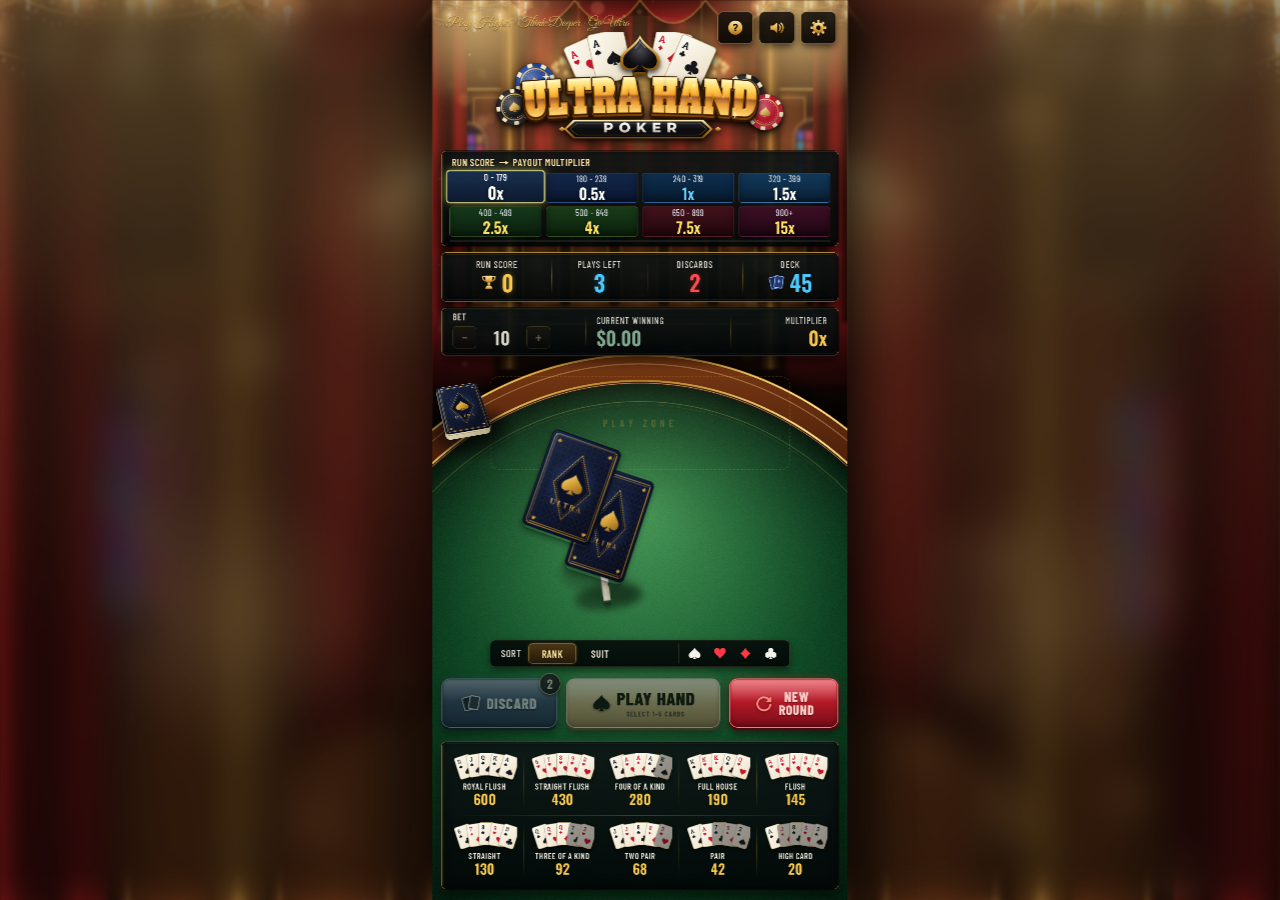
==== mobile/index.html @ 8f2689df "Ultra Hand Poker" ====
<!doctype html>
<html lang="en">
<head>
<meta charset="utf-8">
<meta name="viewport" content="width=device-width,initial-scale=1,maximum-scale=1,user-scalable=no,viewport-fit=cover">
<meta name="theme-color" content="#0b0605">
<meta name="apple-mobile-web-app-capable" content="yes">
<meta name="mobile-web-app-capable" content="yes">
<meta name="apple-mobile-web-app-status-bar-style" content="black-translucent">
<title>Ultra Hand Poker — Mobile</title>
<link rel="preload" href="assets/backgrounds/mobile_lounge.jpg" as="image">
<link rel="preload" href="assets/backgrounds/mobile_table.png" as="image">
<link rel="stylesheet" href="css/fonts.css">
<link rel="stylesheet" href="css/mobile.css">
<link rel="stylesheet" href="css/components.css">
<link rel="stylesheet" href="css/cards.css">
<link rel="stylesheet" href="css/effects.css">
<link rel="stylesheet" href="css/mobile-overrides.css">
</head>
<body>
<div id="viewport">
  <div id="stage" class="stage">
    <!-- ================= ROOM (static backdrop) ================= -->
    <div class="room" aria-hidden="true">
      <img class="room-bg" src="assets/backgrounds/mobile_lounge.jpg" alt="">
      <div class="flicker f1"></div><div class="flicker f2"></div><div class="flicker f4"></div>
      <canvas id="ambient" width="1080" height="2340"></canvas>
    </div>

    <!-- ================= WORLD (shakes as one) ================= -->
    <div id="world" class="world">
      <img class="table" src="assets/backgrounds/mobile_table.png" alt="" aria-hidden="true">
      <div id="deck" class="deck-prop" aria-hidden="true"></div>

      <div class="motto" aria-hidden="true">Play Higher · Think Deeper · Go Ultra</div>
      <nav class="top-controls">
        <button id="howToBtn" class="btn-ghost square" aria-label="How to play"><img src="assets/ui/icons/help.svg" alt=""></button>
        <button id="soundBtn" class="btn-ghost square" aria-label="Toggle sound"><img id="soundIcon" src="assets/ui/icons/sound_on.svg" alt=""></button>
        <button id="settingsBtn" class="btn-ghost square" aria-label="Settings"><img src="assets/ui/icons/settings.svg" alt=""></button>
      </nav>

      <header id="logoWrap" class="logo-wrap"><img class="logo" src="assets/ui/logo.png" alt="Ultra Hand Poker"><div class="logo-shine"><i></i><i></i><i></i><i></i></div></header>

      <section class="panel ladder-panel">
        <div class="panel-label">RUN SCORE <i class="arrow"></i> PAYOUT MULTIPLIER</div>
        <div id="ladder" class="ladder"></div>
        <div class="tier-progress"><i id="tierFill"></i></div>
      </section>

      <section class="panel hud">
        <div class="hud-cell score"><span class="lbl">RUN SCORE</span><div class="val"><img src="assets/ui/icons/trophy.svg" alt=""><b id="runScore">0</b></div></div>
        <div class="hud-cell plays"><span class="lbl">PLAYS LEFT</span><div class="val"><b id="playsLeft">3</b></div></div>
        <div class="hud-cell discards"><span class="lbl">DISCARDS</span><div class="val"><b id="discardsLeft">2</b></div></div>
        <div class="hud-cell deckc"><span class="lbl">DECK</span><div class="val"><img src="assets/ui/icons/deck.svg" alt=""><b id="deckLeft">52</b></div></div>
      </section>

      <aside class="panel bet-panel">
        <div class="bet-col">
          <div class="bet-title">BET</div>
          <div class="bet-control">
            <button id="betMinus" class="bet-btn" aria-label="Decrease bet">−</button>
            <input id="betInput" type="number" min="1" max="10000" step="1" value="10" inputmode="numeric" aria-label="Bet amount">
            <button id="betPlus" class="bet-btn" aria-label="Increase bet">+</button>
          </div>
        </div>
        <div class="bet-col win"><div class="bet-label">CURRENT WINNING</div><div id="livePayout" class="live-win">$0.00</div></div>
        <div class="bet-col mult"><div class="bet-label">MULTIPLIER</div><b id="currentMult" class="mult-val">0x</b></div>
      </aside>

      <div class="play-zone" aria-hidden="true"><span>PLAY ZONE</span></div>
      <div id="hand" class="hand"></div>

      <div class="sort-bar">
        <span class="sort-lbl">SORT</span>
        <button id="sortRankBtn" class="seg">RANK</button>
        <button id="sortSuitBtn" class="seg">SUIT</button>
        <div id="suitPick" class="suit-pick"></div>
      </div>

      <div id="actions" class="actions">
        <button id="discardBtn" class="big-btn discard"><img class="ico" src="assets/ui/icons/discard.svg" alt=""><span class="lbl">DISCARD</span><em id="discardBadge" class="badge">2</em></button>
        <button id="playBtn" class="big-btn play"><img class="ico" src="assets/ui/icons/spade.svg" alt=""><span class="lbl">PLAY HAND<small id="playHint">SELECT 1–5 CARDS</small></span></button>
        <button id="newRoundBtn" class="big-btn round"><img class="ico" src="assets/ui/icons/refresh.svg" alt=""><span class="lbl">NEW<br>ROUND</span></button>
      </div>

      <section id="guide" class="panel guide"></section>

      <div id="scorePanel" class="score-panel" aria-live="polite">
        <div id="spName" class="sp-name">PAIR</div>
        <div class="sp-row">
          <div class="sp-box hand-val"><small>HAND</small><b id="spBase">0</b></div>
          <i class="sp-op">+</i>
          <div class="sp-box card-val"><small>CARDS</small><b id="spCards">0</b></div>
          <i class="sp-op">=</i>
          <div class="sp-box total"><small>SCORE</small><b id="spTotal">0</b></div>
        </div>
      </div>
      <div id="floaters" class="floaters"></div>
      <div id="finalBanner" class="final-banner">FINAL HAND</div>
    </div>

    <!-- ================= FX + OVERLAYS ================= -->
    <canvas id="fx" class="fx" width="1080" height="2340"></canvas>
    <div id="flash" class="flash"></div>
    <div id="tierBurst" class="tier-burst">
      <img class="rays" src="assets/ui/fx_rays.png" alt="">
      <div class="tb-inner"><small>PAYOUT TIER UNLOCKED</small><strong id="tierValue">2.5x</strong><span id="tierRange">400 – 499</span></div>
    </div>
    <div id="shuffleOverlay" class="shuffle-overlay"><strong>SHUFFLING &amp; DEALING</strong></div>

    <div id="howModal" class="modal" role="dialog" aria-modal="true" aria-labelledby="howTitle">
      <div class="modal-card">
        <button class="modal-close" data-close="howModal" aria-label="Close">×</button>
        <div class="kicker">ULTRA HAND POKER</div>
        <h2 id="howTitle">HOW TO PLAY</h2>
        <div class="how-grid">
          <div class="how-step"><b>1</b><div><strong>BUILD A HAND</strong>You hold 7 cards from a single finite 52-card deck. Select 1–5 of them.</div></div>
          <div class="how-step"><b>2</b><div><strong>PLAY OR DISCARD</strong>You get <em>3 Plays</em> and <em>2 Discards</em>. Used cards are replaced from the same deck.</div></div>
          <div class="how-step"><b>3</b><div><strong>SCORE</strong>Score = Poker Hand Value + values of the cards that form the hand. 2–10 = face value, J/Q/K = 10, A = 11.</div></div>
          <div class="how-step"><b>4</b><div><strong>CHASE THE PAYOUT</strong>Your Run Score climbs the ladder. The final tier multiplies your wager.</div></div>
        </div>
        <div id="howTable" class="how-table"></div>
        <div class="rule-note">Only cards that form the detected hand add card value — kickers score nothing.</div>
        <button class="big-btn play modal-cta" data-close="howModal"><span class="lbl">LET'S PLAY</span></button>
      </div>
    </div>

    <div id="settingsModal" class="modal" role="dialog" aria-modal="true" aria-labelledby="setTitle">
      <div class="modal-card small">
        <button class="modal-close" data-close="settingsModal" aria-label="Close">×</button>
        <div class="kicker">PREFERENCES</div>
        <h2 id="setTitle">SETTINGS</h2>
        <label class="setting-row">Sound volume <input id="volume" type="range" min="0" max="100" value="80"></label>
        <label class="setting-row">Screen shake <input id="shakeToggle" type="checkbox" checked></label>
        <label class="setting-row">Fast animations <input id="fastToggle" type="checkbox"></label>
        <label class="setting-row">Reduced motion <input id="motionToggle" type="checkbox"></label>
        <label class="setting-row">Show scoring detail <input id="detailToggle" type="checkbox" checked></label>
      </div>
    </div>

    <div id="resultModal" class="modal" role="dialog" aria-modal="true" aria-labelledby="resTitle">
      <div class="modal-card result">
        <div class="kicker">ROUND COMPLETE</div>
        <h2 id="resTitle">ULTRA PAYOUT</h2>
        <div class="res-label">WINNING PAYOUT</div>
        <div id="finalPayout" class="final-payout">$0.00</div>
        <div id="finalSub" class="final-sub"></div>
        <div id="finalHands" class="final-hands"></div>
        <button id="playAgainBtn" class="big-btn play modal-cta"><span class="lbl">PLAY AGAIN</span></button>
      </div>
    </div>
  </div>
</div>
<div id="rotateHint" class="rotate-hint"></div>

<script src="js/config.js"></script>
<script src="js/rules.js"></script>
<script src="js/audio.js"></script>
<script src="js/fx.js"></script>
<script src="js/cards.js"></script>
<script src="js/ui.js"></script>
<script src="js/game.js"></script>
</body>
</html>
---- mobile/css/fonts.css ----
/* Bundled open-source fonts (SIL OFL) */
@font-face{font-family:"Barlow Condensed";font-weight:500;font-display:block;src:url(../assets/fonts/barlow-condensed-latin-500-normal.woff2) format("woff2")}
@font-face{font-family:"Barlow Condensed";font-weight:600;font-display:block;src:url(../assets/fonts/barlow-condensed-latin-600-normal.woff2) format("woff2")}
@font-face{font-family:"Barlow Condensed";font-weight:700;font-display:block;src:url(../assets/fonts/barlow-condensed-latin-700-normal.woff2) format("woff2")}
@font-face{font-family:"Barlow Condensed";font-weight:800;font-display:block;src:url(../assets/fonts/barlow-condensed-latin-800-normal.woff2) format("woff2")}
@font-face{font-family:"Oswald";font-weight:500;font-display:block;src:url(../assets/fonts/oswald-latin-500-normal.woff2) format("woff2")}
@font-face{font-family:"Oswald";font-weight:600;font-display:block;src:url(../assets/fonts/oswald-latin-600-normal.woff2) format("woff2")}
@font-face{font-family:"Oswald";font-weight:700;font-display:block;src:url(../assets/fonts/oswald-latin-700-normal.woff2) format("woff2")}
@font-face{font-family:"Great Vibes";font-weight:400;font-display:block;src:url(../assets/fonts/great-vibes-latin-400-normal.woff2) format("woff2")}
@font-face{font-family:"Cinzel";font-weight:700;font-display:block;src:url(../assets/fonts/cinzel-latin-700-normal.woff2) format("woff2")}
@font-face{font-family:"Cinzel";font-weight:900;font-display:block;src:url(../assets/fonts/cinzel-latin-900-normal.woff2) format("woff2")}
---- mobile/css/mobile.css ----
/* ==========================================================
   Ultra Hand Poker — MOBILE PORTRAIT stage & layout
   Design canvas: 1080 x 2340 (≈ 9:19.5 phone), scaled to fit by js/ui.js
   ========================================================== */
:root{
  --gold:#e8b94f; --gold-l:#ffe7a3; --gold-d:#9a6a1c; --gold-line:rgba(214,170,82,.78);
  --ink:#070908; --panel:rgba(5,10,10,.86); --panel-2:rgba(9,18,17,.92);
  --cyan:#4cc9ff; --red:#ff4a4f; --green:#3fe07c;
  --ease-back:cubic-bezier(.34,1.56,.64,1); --ease-out:cubic-bezier(.16,1,.3,1);
  --label:"Barlow Condensed","Arial Narrow",sans-serif; --num:"Oswald","Arial Narrow",sans-serif;
}
*{box-sizing:border-box}
html,body{margin:0;height:100%;overflow:hidden;background:#090404;color:#fff;font-family:var(--label);-webkit-font-smoothing:antialiased;
  user-select:none;-webkit-user-select:none;-webkit-touch-callout:none;touch-action:manipulation;overscroll-behavior:none}
button{font-family:inherit;cursor:pointer;border:0;background:none;color:inherit;padding:0;-webkit-tap-highlight-color:transparent}
button:disabled{cursor:default}
#viewport{position:fixed;inset:0;overflow:hidden;background:#0b0505 url(../assets/backgrounds/mobile_lounge.jpg) center top/cover no-repeat}
#viewport::before{content:"";position:absolute;inset:0;backdrop-filter:blur(18px) brightness(.5);-webkit-backdrop-filter:blur(18px) brightness(.5)}
.stage{position:absolute;left:50%;top:50%;width:1080px;height:2340px;transform-origin:0 0;overflow:hidden;box-shadow:0 0 120px rgba(0,0,0,.9)}
.room,.world{position:absolute;inset:0}
.room-bg{position:absolute;inset:0;width:100%;height:100%;display:block}
#ambient{position:absolute;inset:0;pointer-events:none;mix-blend-mode:screen}
.flicker{position:absolute;border-radius:50%;pointer-events:none;mix-blend-mode:screen;
  background:radial-gradient(circle,rgba(255,206,130,.42),rgba(255,170,80,0) 65%);animation:flicker 3.2s infinite ease-in-out}
.flicker.f1{left:-120px;top:-170px;width:460px;height:460px}
.flicker.f2{left:740px;top:-160px;width:460px;height:460px;animation-delay:-1.3s}
.flicker.f4{left:240px;top:40px;width:600px;height:340px;animation-delay:-2s;opacity:.6}
@keyframes flicker{0%,100%{opacity:.75}20%{opacity:1}45%{opacity:.82}60%{opacity:.95}80%{opacity:.7}}
.world{will-change:transform}
.table{position:absolute;inset:0;width:100%;height:100%;pointer-events:none}
.fx{position:absolute;inset:0;pointer-events:none;z-index:60}

/* ---------- block placement (portrait) ---------- */
.top-controls{position:absolute;right:30px;top:30px;display:flex;gap:16px;z-index:20}
.motto{position:absolute;left:36px;top:44px;z-index:4}
.logo-wrap{position:absolute;left:150px;top:84px;width:780px;height:295px;z-index:5;pointer-events:none}
.ladder-panel{position:absolute;left:24px;top:392px;width:1032px;height:248px;z-index:6}
.hud{position:absolute;left:24px;top:656px;width:1032px;height:128px;z-index:6}
.bet-panel{position:absolute;left:24px;top:800px;width:1032px;height:124px;z-index:8}
.play-zone{position:absolute;left:150px;top:978px;width:780px;height:244px;z-index:2}
.deck-prop{position:absolute;left:22px;top:990px;width:112px;height:162px;z-index:7}
.hand{position:absolute;left:0;top:0;width:1080px;height:2340px;pointer-events:none;z-index:10}
.sort-bar{position:absolute;left:150px;top:1664px;width:780px;height:70px;z-index:9}
.actions{position:absolute;left:24px;top:1764px;width:1032px;height:128px;z-index:12}
.guide{position:absolute;left:24px;top:1928px;width:1032px;height:384px;z-index:7}
.score-panel{position:absolute;left:190px;top:1258px;width:700px;z-index:30}
.floaters{position:absolute;inset:0;pointer-events:none;z-index:40}
.final-banner{position:absolute;left:0;right:0;margin:auto;width:max-content;top:1238px;z-index:11}
---- mobile/css/components.css ----
/* ==========================================================
   Panels, HUD, ladder, buttons, guide strip, modals
   ========================================================== */
.panel{border-radius:12px;background:linear-gradient(180deg,rgba(14,22,22,.9),rgba(3,8,8,.92));
  border:1.5px solid var(--gold-line);
  box-shadow:0 0 0 1px rgba(0,0,0,.65),inset 0 1px 0 rgba(255,228,160,.16),inset 0 0 24px rgba(0,0,0,.6),0 14px 34px rgba(0,0,0,.65),0 0 18px rgba(232,185,79,.10)}
.panel::after{content:"";position:absolute;inset:4px;border-radius:9px;border:1px solid rgba(232,185,79,.12);pointer-events:none}

/* ---------- logo ---------- */
.logo{width:100%;height:auto;display:block;filter:drop-shadow(0 10px 20px rgba(0,0,0,.6));animation:logoFloat 6s ease-in-out infinite}
.logo-shine{position:absolute;inset:0;pointer-events:none}
.logo-shine i{position:absolute;width:64px;height:64px;margin:-32px 0 0 -32px;background:url(../assets/ui/fx_star.png) center/contain no-repeat;mix-blend-mode:screen;opacity:0;animation:twinkle 4.8s ease-in-out infinite}
.logo-shine i:nth-child(1){left:24%;top:44%;animation-delay:.4s}
.logo-shine i:nth-child(2){left:71%;top:47%;animation-delay:2.1s}
.logo-shine i:nth-child(3){left:50%;top:13%;animation-delay:3.4s;width:44px;height:44px}
.logo-shine i:nth-child(4){left:88%;top:62%;animation-delay:1.3s;width:40px;height:40px}
@keyframes twinkle{0%,70%,100%{opacity:0;transform:scale(.2) rotate(0)}80%{opacity:1;transform:scale(1.1) rotate(45deg)}90%{opacity:.4;transform:scale(.6) rotate(90deg)}}
@keyframes logoFloat{0%,100%{transform:translateY(0)}50%{transform:translateY(-3px)}}
.logo-wrap.pulse .logo{animation:logoPop .5s var(--ease-back)}
@keyframes logoPop{0%{transform:scale(1)}40%{transform:scale(1.06)}100%{transform:scale(1)}}

/* ---------- top-right controls ---------- */
.btn-ghost{height:60px;border-radius:10px;display:flex;align-items:center;justify-content:center;gap:12px;
  background:linear-gradient(180deg,rgba(28,22,14,.92),rgba(8,6,4,.94));border:1.5px solid var(--gold-line);
  box-shadow:inset 0 1px 0 rgba(255,230,170,.22),0 8px 20px rgba(0,0,0,.6);transition:transform .15s var(--ease-back),box-shadow .2s,filter .2s}
.btn-ghost:hover{transform:translateY(-2px) scale(1.04);box-shadow:inset 0 1px 0 rgba(255,230,170,.3),0 10px 26px rgba(0,0,0,.7),0 0 16px rgba(232,185,79,.4);filter:brightness(1.12)}
.btn-ghost:active{transform:translateY(1px) scale(.97)}
.btn-ghost.how{padding:0 24px 0 16px;font:600 25px/1 var(--label);letter-spacing:.06em;color:#f8e7bd}
.btn-ghost.how img{width:34px;height:34px}
.btn-ghost.square{width:72px}
.btn-ghost.square img{width:36px;height:36px}
.btn-ghost.muted img{opacity:.55}

/* ---------- motto + wall sign ---------- */
.motto{display:flex;flex-direction:column;font:400 42px/0.92 "Great Vibes",cursive;color:#f2c96a;transform:rotate(-17deg);
  text-shadow:0 0 14px rgba(255,190,90,.45),0 2px 2px rgba(0,0,0,.6);opacity:.88}
.motto span:nth-child(2){margin-left:34px}.motto span:nth-child(3){margin-left:72px}
.wall-sign{width:168px;height:206px;display:flex;flex-direction:column;align-items:center;justify-content:center;
  font:700 26px/1.08 "Cinzel",serif;color:rgba(214,180,120,.5);letter-spacing:.04em;
  background:linear-gradient(180deg,rgba(26,18,14,.82),rgba(12,8,6,.86));border:2px solid rgba(160,120,60,.45);
  box-shadow:inset 0 0 22px rgba(0,0,0,.8),0 10px 30px rgba(0,0,0,.6);filter:blur(.4px)}
.wall-sign svg{width:34px;height:34px;margin-top:10px;fill:rgba(214,170,90,.55)}

/* ---------- ladder ---------- */
.panel-label{position:absolute;left:22px;top:12px;font:600 21px/1 var(--label);letter-spacing:.05em;color:var(--gold-l)}
.panel-label .arrow{display:inline-block;width:22px;height:2px;background:currentColor;vertical-align:middle;margin:0 6px;position:relative;top:-2px}
.panel-label .arrow::after{content:"";position:absolute;right:-1px;top:-4px;border-left:8px solid currentColor;border-top:5px solid transparent;border-bottom:5px solid transparent}
.ladder{position:absolute;left:16px;right:16px;top:40px;height:68px;display:grid;grid-template-columns:repeat(8,1fr);gap:8px}
.tier{position:relative;border-radius:7px;display:flex;flex-direction:column;align-items:center;justify-content:center;
  background:linear-gradient(180deg,var(--t1),var(--t2));border:1px solid var(--tb);
  box-shadow:inset 0 1px 0 rgba(255,255,255,.12),inset 0 -10px 18px rgba(0,0,0,.35);transition:transform .3s var(--ease-back),box-shadow .3s,filter .3s}
.tier span{font:500 19px/1 var(--label);color:rgba(235,240,245,.86);letter-spacing:.02em}
.tier strong{font:600 31px/1.05 var(--num);color:var(--tc,#fff);margin-top:4px;text-shadow:0 2px 6px rgba(0,0,0,.6)}
.tier.cur{transform:translateY(-3px) scale(1.06);border-color:#ffe08a;filter:brightness(1.35);
  box-shadow:0 0 0 2px rgba(255,214,110,.65),0 0 22px rgba(255,200,90,.55),inset 0 1px 0 rgba(255,255,255,.2)}
.tier.cur::after{content:"";position:absolute;left:50%;bottom:-10px;transform:translateX(-50%);border-top:7px solid #ffd76e;border-left:7px solid transparent;border-right:7px solid transparent}
.tier.passed{filter:saturate(.55) brightness(.75)}
.tier.tflash{animation:tierFlash .9s ease-out}
@keyframes tierFlash{0%{filter:brightness(3.2);transform:scale(1.25)}100%{filter:brightness(1.35);transform:translateY(-3px) scale(1.06)}}
.tier-progress{position:absolute;left:16px;right:16px;bottom:7px;height:4px;border-radius:3px;background:rgba(255,255,255,.07);overflow:hidden}
.tier-progress i{display:block;height:100%;width:0;background:linear-gradient(90deg,#9a6a1c,#ffd76e);box-shadow:0 0 8px #ffcf6a;transition:width .8s var(--ease-out)}

/* ---------- HUD ---------- */
.hud{display:grid;grid-template-columns:1.12fr 1fr 1fr .95fr}
.hud-cell{position:relative;display:flex;flex-direction:column;align-items:center;justify-content:center}
.hud-cell+.hud-cell::before{content:"";position:absolute;left:0;top:16px;bottom:16px;width:1px;background:linear-gradient(transparent,rgba(232,185,79,.55),transparent)}
.hud .lbl{font:500 21px/1 var(--label);letter-spacing:.05em;color:rgba(236,232,222,.9)}
.hud .val{display:flex;align-items:center;gap:14px;margin-top:4px}
.hud .val img{width:42px;height:42px}
.hud b{font:600 46px/1.05 var(--num);display:inline-block;transition:color .2s}
.hud .score b{color:#f6c64e;text-shadow:0 0 14px rgba(246,198,78,.35)}
.hud .plays b{color:var(--cyan);text-shadow:0 0 14px rgba(76,201,255,.3)}
.hud .discards b{color:var(--red);text-shadow:0 0 14px rgba(255,74,79,.3)}
.hud .deckc b{color:var(--cyan)}
.hud b.bump{animation:bump .45s var(--ease-back)}
@keyframes bump{0%{transform:scale(1)}35%{transform:scale(1.35)}100%{transform:scale(1)}}
.hud .score.glow{animation:cellGlow 1s ease-out}
@keyframes cellGlow{0%{background:radial-gradient(circle,rgba(255,210,110,.45),transparent 70%)}100%{background:transparent}}
.hud-cell.zero b{opacity:.85}

/* ---------- bet panel ---------- */
.bet-panel{padding:20px 20px 16px}
.bet-title{font:700 27px/1 var(--label);letter-spacing:.06em;color:#fff}
.bet-control{display:flex;align-items:center;justify-content:space-between;margin-top:12px}
.bet-btn{width:44px;height:44px;border-radius:8px;font:500 30px/1 var(--num);color:var(--gold-l);
  background:linear-gradient(180deg,#2a2418,#0d0a06);border:1.5px solid var(--gold-line);box-shadow:inset 0 1px 0 rgba(255,230,170,.2);transition:transform .12s,filter .2s}
.bet-btn:hover:not(:disabled){filter:brightness(1.3);transform:scale(1.08)}
.bet-btn:active:not(:disabled){transform:scale(.92)}
.bet-btn:disabled{opacity:.35}
#betInput{width:110px;text-align:center;background:transparent;border:0;color:#fff;font:600 40px/1 var(--num);outline:none;-moz-appearance:textfield;appearance:textfield}
#betInput::-webkit-inner-spin-button,#betInput::-webkit-outer-spin-button{-webkit-appearance:none;margin:0}
#betInput:disabled{color:#d7d2c4}
.bet-sep{height:1px;margin:14px 0 14px;background:linear-gradient(90deg,rgba(232,185,79,.6),rgba(232,185,79,.08))}
.bet-label{font:500 20px/1 var(--label);letter-spacing:.06em;color:rgba(236,232,222,.92)}
.live-win{font:600 42px/1.12 var(--num);color:var(--green);text-shadow:0 0 16px rgba(63,224,124,.35);margin-top:6px;white-space:nowrap}
.live-win.zero{color:#7fa58c;text-shadow:none}
.mult-row{display:flex;align-items:baseline;justify-content:space-between;margin-top:2px}
.mult-row span{font:500 20px/1 var(--label);letter-spacing:.06em;color:rgba(236,232,222,.92)}
.mult-row b{font:600 36px/1 var(--num);color:#f6c64e}
.bet-panel .bump{animation:bump .5s var(--ease-back)}

/* ---------- sort bar ---------- */
.sort-bar{display:flex;align-items:center;gap:0;padding:0 6px 0 22px;border-radius:9px;
  background:linear-gradient(180deg,rgba(6,12,11,.9),rgba(2,6,6,.92));border:1px solid rgba(200,170,100,.35);box-shadow:0 8px 20px rgba(0,0,0,.5)}
.sort-lbl{font:600 21px/1 var(--label);color:rgba(230,226,214,.9);letter-spacing:.06em;margin-right:22px}
.seg{height:36px;width:104px;border-radius:6px;font:600 21px/1 var(--label);letter-spacing:.04em;color:#e9e4d6;border:1px solid transparent;transition:all .18s}
.seg:hover{color:#fff;background:rgba(255,255,255,.06)}
.seg.active{color:#ffe7a3;background:linear-gradient(180deg,#4a3714,#24190a);border-color:rgba(232,185,79,.75);box-shadow:inset 0 1px 0 rgba(255,230,170,.25),0 0 10px rgba(232,185,79,.25)}
.suit-pick{margin-left:auto;height:36px;display:flex;align-items:center;gap:6px;padding:0 12px;border-left:1px solid rgba(200,170,100,.3)}
.suit-pick button{width:44px;height:34px;border-radius:6px;display:grid;place-items:center;transition:transform .15s var(--ease-back),background .2s}
.suit-pick button:hover{transform:scale(1.18);background:rgba(255,255,255,.06)}
.suit-pick button.active{background:rgba(232,185,79,.16);box-shadow:inset 0 0 0 1px rgba(232,185,79,.55)}
.suit-pick svg{width:24px;height:24px}

/* ---------- big action buttons ---------- */
.actions{display:flex;gap:26px;align-items:stretch}
.big-btn{position:relative;flex:0 0 auto;border-radius:16px;display:flex;align-items:center;justify-content:center;gap:16px;
  font:800 38px/1 var(--label);letter-spacing:.03em;transition:transform .14s var(--ease-back),filter .2s,box-shadow .2s,opacity .3s;isolation:isolate}
.big-btn::before{content:"";position:absolute;inset:3px;border-radius:13px;background:linear-gradient(180deg,rgba(255,255,255,.35),rgba(255,255,255,0) 46%);z-index:-1;pointer-events:none}
.big-btn .ico{width:50px;height:50px;filter:drop-shadow(0 2px 3px rgba(0,0,0,.4))}
.big-btn .lbl{display:flex;flex-direction:column;align-items:center}
.big-btn .lbl small{font:700 15px/1 var(--label);letter-spacing:.12em;margin-top:5px;opacity:.85;white-space:nowrap}
.big-btn:hover:not(:disabled){transform:translateY(-3px) scale(1.03);filter:brightness(1.12)}
.big-btn:active:not(:disabled){transform:translateY(3px) scale(.97)}
.big-btn:disabled{filter:saturate(.35) brightness(.6);opacity:.82}
.big-btn.discard{width:276px;color:#cfe8ff;text-shadow:0 2px 3px rgba(0,0,0,.45);
  background:linear-gradient(180deg,#3a87f0 0%,#1a56c4 48%,#0f3a92 100%);border:2px solid #6fb0ff;
  box-shadow:0 7px 0 #0a2560,0 12px 24px rgba(0,0,0,.6),0 0 22px rgba(60,140,255,.35),inset 0 -6px 12px rgba(0,0,40,.35)}
.big-btn.play{width:350px;color:#1b1206;
  background:linear-gradient(180deg,#fff2b3 0%,#ffd45e 30%,#f0ac2a 62%,#c98118 100%);border:2px solid #fff0b0;
  box-shadow:0 7px 0 #8a560f,0 12px 26px rgba(0,0,0,.6),0 0 30px rgba(255,200,80,.5),inset 0 -6px 12px rgba(120,60,0,.35)}
.big-btn.play .lbl{font-size:42px}
.big-btn.play .lbl small{color:#4a2d07}
.big-btn.play.ready{animation:playReady 1.6s ease-in-out infinite}
@keyframes playReady{0%,100%{box-shadow:0 7px 0 #8a560f,0 12px 26px rgba(0,0,0,.6),0 0 26px rgba(255,200,80,.45),inset 0 -6px 12px rgba(120,60,0,.35)}50%{box-shadow:0 7px 0 #8a560f,0 12px 26px rgba(0,0,0,.6),0 0 50px rgba(255,214,100,.85),inset 0 -6px 12px rgba(120,60,0,.35)}}
.big-btn.round{width:290px;color:#ffc9c4;text-shadow:0 2px 3px rgba(0,0,0,.45);
  background:linear-gradient(180deg,#e2414b 0%,#b11a28 50%,#760c17 100%);border:2px solid #ff7a7a;
  box-shadow:0 7px 0 #4d0710,0 12px 24px rgba(0,0,0,.6),0 0 22px rgba(255,60,70,.3),inset 0 -6px 12px rgba(40,0,0,.35)}
.badge{position:absolute;right:-14px;top:-14px;width:44px;height:44px;border-radius:50%;display:grid;place-items:center;
  font:600 24px/1 var(--num);font-style:normal;color:#ffe7a3;background:radial-gradient(circle at 40% 35%,#22345c,#0a1226);border:2px solid #e2b54e;box-shadow:0 4px 10px rgba(0,0,0,.6)}
.badge.bump{animation:bump .4s var(--ease-back)}
.actions.dim .big-btn{opacity:.12;pointer-events:none}
.shake-x{animation:shakeX .35s}
@keyframes shakeX{0%,100%{translate:0}20%{translate:-8px}40%{translate:7px}60%{translate:-5px}80%{translate:3px}}

/* ---------- hand guide strip ---------- */
.guide{display:grid;grid-template-columns:repeat(10,1fr);padding:10px 8px 8px}
.g-item{position:relative;display:flex;flex-direction:column;align-items:center;justify-content:flex-start;transition:transform .25s var(--ease-back),filter .25s}
.g-item+.g-item::before{content:"";position:absolute;left:0;top:14px;bottom:14px;width:1px;background:linear-gradient(transparent,rgba(232,185,79,.35),transparent)}
.g-item img{width:128px;height:64px;object-fit:contain;filter:drop-shadow(0 4px 4px rgba(0,0,0,.4));transition:transform .3s var(--ease-back)}
.g-item .gn{margin-top:8px;font:600 18px/1 var(--label);letter-spacing:.04em;color:#f1ece0;white-space:nowrap}
.g-item .gv{margin-top:6px;font:600 30px/1 var(--num);color:#f6c64e}
.g-item.hl{filter:brightness(1.25)}
.g-item.hl img{transform:translateY(-8px) scale(1.08)}
.g-item.hl::after{content:"";position:absolute;inset:-4px 2px;border-radius:9px;box-shadow:inset 0 0 0 1.5px rgba(255,214,110,.75),0 0 18px rgba(255,200,90,.35);pointer-events:none}
.g-item.fire{animation:guideFire .8s var(--ease-out)}
@keyframes guideFire{0%{transform:scale(1.18);filter:brightness(2)}100%{transform:scale(1);filter:brightness(1.25)}}

/* ---------- score breakdown ---------- */
.score-panel{display:flex;flex-direction:column;align-items:center;pointer-events:none;opacity:0;transform:scale(.6) translateY(20px);transition:opacity .25s,transform .35s var(--ease-back)}
.score-panel.show{opacity:1;transform:none}
.sp-name{font:400 60px/1 "Cinzel",serif;font-weight:900;letter-spacing:.04em;color:#ffe08a;
  background:linear-gradient(180deg,#fff7d0,#ffd15c 45%,#d98b16 55%,#ffd36e);-webkit-background-clip:text;background-clip:text;-webkit-text-fill-color:transparent;
  filter:drop-shadow(0 3px 0 #4a2606) drop-shadow(0 0 18px rgba(255,190,80,.55))}
.sp-row{display:flex;align-items:center;gap:12px;margin-top:10px}
.sp-box{min-width:126px;padding:6px 16px 8px;border-radius:10px;text-align:center;border:1.5px solid;box-shadow:0 8px 20px rgba(0,0,0,.6)}
.sp-box small{display:block;font:700 15px/1 var(--label);letter-spacing:.14em;opacity:.85}
.sp-box b{display:block;font:600 40px/1.05 var(--num)}
.sp-box.hand-val{background:linear-gradient(180deg,#1f4fae,#0d2a6a);border-color:#7fb8ff;color:#dff0ff}
.sp-box.card-val{background:linear-gradient(180deg,#a3182a,#5a0812);border-color:#ff8a8a;color:#ffe2df}
.sp-box.total{background:linear-gradient(180deg,#3a2a0c,#120c04);border-color:#ffd76e;color:#ffe08a;min-width:150px}
.sp-op{font:600 34px/1 var(--num);font-style:normal;color:#f5e6c0;text-shadow:0 2px 4px #000}
.sp-box.pop b{animation:bump .3s var(--ease-back)}

.final-banner{padding:8px 34px;border-radius:30px;font:800 28px/1 var(--label);letter-spacing:.24em;color:#1b1206;
  background:linear-gradient(180deg,#ffe9a0,#e6a52a);box-shadow:0 0 30px rgba(255,200,80,.6),0 6px 14px rgba(0,0,0,.5);
  opacity:0;transform:translateY(10px) scale(.8);transition:all .4s var(--ease-back);pointer-events:none;white-space:nowrap}
.final-banner.show{opacity:1;transform:none;animation:finalPulse 1.6s ease-in-out infinite .4s}
@keyframes finalPulse{50%{box-shadow:0 0 50px rgba(255,210,100,.9),0 6px 14px rgba(0,0,0,.5)}}

/* ---------- modals ---------- */
.modal{position:absolute;inset:0;z-index:100;display:grid;place-items:center;background:rgba(3,2,2,.7);backdrop-filter:blur(6px);-webkit-backdrop-filter:blur(6px);
  opacity:0;pointer-events:none;transition:opacity .3s}
.modal.show{opacity:1;pointer-events:auto}
.modal-card{position:relative;width:1060px;padding:44px 56px 46px;border-radius:20px;text-align:center;
  background:linear-gradient(180deg,rgba(20,26,24,.97),rgba(5,8,8,.98));border:2px solid var(--gold-line);
  box-shadow:0 30px 80px rgba(0,0,0,.8),0 0 40px rgba(232,185,79,.18),inset 0 1px 0 rgba(255,230,170,.2);
  transform:scale(.85) translateY(30px);transition:transform .45s var(--ease-back)}
.modal.show .modal-card{transform:none}
.modal-card.small{width:620px}
.modal-close{position:absolute;right:18px;top:14px;width:46px;height:46px;border-radius:50%;font:400 38px/1 var(--num);color:var(--gold-l);background:rgba(255,255,255,.04);border:1px solid rgba(232,185,79,.4)}
.modal-close:hover{background:rgba(232,185,79,.15)}
.kicker{font:700 20px/1 var(--label);letter-spacing:.3em;color:#c9a24a}
.modal h2{margin:10px 0 26px;font:900 58px/1 "Cinzel",serif;color:#ffe08a;text-shadow:0 3px 0 #4a2606,0 0 22px rgba(255,190,80,.4)}
.how-grid{display:grid;grid-template-columns:repeat(4,1fr);gap:16px;text-align:left}
.how-step{display:flex;gap:12px;padding:16px;border-radius:12px;background:rgba(255,255,255,.035);border:1px solid rgba(232,185,79,.22);font:500 20px/1.3 var(--label);color:#ddd6c6}
.how-step b{flex:0 0 40px;height:40px;border-radius:50%;display:grid;place-items:center;font:600 22px/1 var(--num);color:#1b1206;background:linear-gradient(180deg,#ffe9a0,#e0a12a)}
.how-step strong{display:block;font:700 22px/1.1 var(--label);color:#ffe7a3;letter-spacing:.05em;margin-bottom:6px}
.how-step em{font-style:normal;color:#fff}
.how-table{display:grid;grid-template-columns:repeat(5,1fr);gap:8px;margin-top:20px}
.how-table div{display:flex;justify-content:space-between;padding:8px 12px;border-radius:8px;background:rgba(255,255,255,.04);font:600 18px/1 var(--label);color:#e9e2d0}
.how-table b{color:#f6c64e;font-family:var(--num);font-weight:600}
.rule-note{margin-top:18px;font:500 19px/1.3 var(--label);color:#b8ad95}
.modal-cta{width:340px;height:76px;margin:26px auto 0}
.setting-row{display:flex;justify-content:space-between;align-items:center;padding:16px 4px;border-bottom:1px solid rgba(232,185,79,.18);font:600 24px/1 var(--label);color:#eee6d3;text-align:left}
.setting-row input[type=checkbox]{width:26px;height:26px;accent-color:#e8b94f}
.setting-row input[type=range]{width:240px;accent-color:#e8b94f}
.modal-card.result{width:780px;overflow:hidden}
.res-label{font:600 22px/1 var(--label);letter-spacing:.2em;color:#cfc5ad}
.final-payout{margin-top:8px;font:700 110px/1 var(--num);color:var(--green);text-shadow:0 0 40px rgba(63,224,124,.5),0 4px 0 #0a3a1c}
.final-payout.none{color:#c7b9a0;text-shadow:none;font-size:90px}
.final-sub{margin-top:12px;font:600 24px/1.2 var(--label);color:#ffe7a3;letter-spacing:.04em}
.final-hands{margin-top:16px;display:flex;justify-content:center;gap:10px;flex-wrap:wrap}
.final-hands span{padding:8px 14px;border-radius:8px;background:rgba(255,255,255,.05);border:1px solid rgba(232,185,79,.25);font:600 20px/1 var(--label);color:#e9e2d0}
.final-hands b{color:#f6c64e;font-family:var(--num);margin-left:6px}

.shuffle-overlay{position:absolute;left:0;right:0;top:600px;display:flex;justify-content:center;z-index:50;pointer-events:none;opacity:0;transition:opacity .3s}
.shuffle-overlay strong{font:700 30px/1 var(--label);letter-spacing:.3em;color:#ffe7a3;text-shadow:0 0 20px rgba(255,200,90,.7),0 2px 4px #000}
.shuffle-overlay.show{opacity:1}
.rotate-hint{display:none}
.sort-bar{transition:opacity .3s}.sort-bar.dim{opacity:.1;pointer-events:none}
---- mobile/css/cards.css ----
/* ==========================================================
   Cards — positions/tilt/flip are driven per-frame by js/cards.js
   ========================================================== */
.card{position:absolute;left:0;top:0;width:var(--cw,142px);height:var(--ch,206px);pointer-events:auto;cursor:pointer;will-change:transform;-webkit-tap-highlight-color:transparent}
.card .shadow{position:absolute;left:6%;right:6%;bottom:-4%;height:22%;border-radius:50%;background:rgba(0,0,0,.55);filter:blur(10px);
  transform:translate(calc(var(--lift,0) * 0.35px),calc(var(--lift,0) * 0.5px)) scale(calc(1 + var(--lift,0) * .004));opacity:calc(.85 - var(--lift,0) * .006);pointer-events:none}
.card .tilt{position:absolute;inset:0;transform-style:preserve-3d;will-change:transform}
.card .flip{position:absolute;inset:0;transform-style:preserve-3d;will-change:transform}
.card .face{position:absolute;inset:0;border-radius:9.5%/6.8%;overflow:hidden;backface-visibility:hidden;-webkit-backface-visibility:hidden;
  box-shadow:0 2px 3px rgba(0,0,0,.35),0 8px 18px rgba(0,0,0,.35)}
.card .face img{width:100%;height:100%;display:block;pointer-events:none;-webkit-user-drag:none}
.card .face.back{transform:rotateY(180deg)}
.card .shine{position:absolute;inset:0;border-radius:9.5%/6.8%;pointer-events:none;mix-blend-mode:soft-light;opacity:0;transition:opacity .25s;
  background:linear-gradient(calc(110deg + var(--mx,0) * 40deg),transparent 25%,rgba(255,255,255,.85) calc(45% + var(--mx,0) * 20%),transparent 65%)}
.card:hover .shine,.card.sel .shine{opacity:.75}
.card .glow{position:absolute;inset:-2px;border-radius:10%/7%;pointer-events:none;opacity:0;transition:opacity .2s,box-shadow .2s;
  box-shadow:0 0 0 3px #ffd76e,0 0 24px 6px rgba(255,196,80,.75),inset 0 0 14px rgba(255,220,120,.6)}
.card.sel .glow{opacity:1;animation:selGlow 1.4s ease-in-out infinite}
@keyframes selGlow{50%{box-shadow:0 0 0 3px #ffe9a8,0 0 34px 10px rgba(255,206,96,.9),inset 0 0 18px rgba(255,230,140,.7)}}
.card .marker{position:absolute;left:50%;top:-24px;margin-left:-10px;width:0;height:0;border-left:10px solid transparent;border-right:10px solid transparent;border-bottom:12px solid #ffe7a3;
  filter:drop-shadow(0 0 6px rgba(255,210,110,.9));opacity:0;transform:translateY(8px);transition:opacity .2s,transform .3s var(--ease-back)}
.card.sel .marker{opacity:1;transform:none}
.card.score-hit .glow{opacity:1;box-shadow:0 0 0 4px #fff3c2,0 0 46px 16px rgba(255,214,110,.95),inset 0 0 22px rgba(255,240,180,.8);animation:none}
.card.kicker .face{filter:grayscale(.85) brightness(.55)}
.card.idle-dim .face{filter:brightness(.42) saturate(.6)}
.card.ghost{pointer-events:none}
.card .chipval{position:absolute;left:50%;top:-6px;transform:translate(-50%,-100%);font:600 34px/1 var(--num);color:#fff;white-space:nowrap;pointer-events:none;
  padding:4px 12px;border-radius:8px;background:linear-gradient(180deg,#d22a3a,#7a0c17);border:2px solid #ffb0b0;box-shadow:0 6px 14px rgba(0,0,0,.6)}

/* deck prop: stacked backs in 3D */
.deck-prop{perspective:900px;pointer-events:none}
.deck-prop .stack3d{position:absolute;inset:0;transform:rotateX(52deg) rotateZ(-24deg);transform-style:preserve-3d}
.deck-prop img{position:absolute;inset:0;width:100%;height:100%;border-radius:12px;box-shadow:0 1px 0 #c9b98f,0 2px 0 #8d7b56}
.deck-prop .edge{position:absolute;inset:0;border-radius:12px;background:linear-gradient(90deg,#efe4c6,#c8b88f);box-shadow:0 0 0 1px rgba(0,0,0,.15)}
.deck-prop .dshadow{position:absolute;left:-30px;right:-60px;top:40px;bottom:-50px;border-radius:50%;background:rgba(0,0,0,.6);filter:blur(24px);transform:rotateX(52deg) rotateZ(-24deg)}
---- mobile/css/effects.css ----
/* ==========================================================
   Celebration overlays, flashes, floaters, reduced motion
   ========================================================== */
.flash{position:absolute;inset:0;z-index:55;pointer-events:none;opacity:0;background:radial-gradient(circle at 50% 50%,rgba(255,236,180,.55),rgba(255,200,90,.12) 50%,transparent 75%)}
.flash.go{animation:flash .5s ease-out}
@keyframes flash{0%{opacity:1}100%{opacity:0}}

.tier-burst{position:absolute;left:0;top:0;width:1920px;height:1080px;z-index:58;pointer-events:none;display:grid;place-items:center;opacity:0}
.tier-burst .rays{position:absolute;left:50%;top:50%;width:1100px;height:1100px;margin:-550px 0 0 -550px;opacity:.75;mix-blend-mode:screen}
.tier-burst .tb-inner{position:relative;display:flex;flex-direction:column;align-items:center;padding:26px 70px 30px;border-radius:24px;
  background:radial-gradient(ellipse at 50% 40%,rgba(40,26,6,.94),rgba(8,5,2,.94));border:2px solid #ffd76e;box-shadow:0 0 60px rgba(255,200,90,.55),0 20px 60px rgba(0,0,0,.8)}
.tier-burst small{font:700 26px/1 var(--label);letter-spacing:.32em;color:#ffe7a3}
.tier-burst strong{font:700 170px/1 var(--num);margin-top:6px;
  background:linear-gradient(180deg,#fffbe0,#ffd65c 45%,#e08b12 58%,#ffd36e);-webkit-background-clip:text;background-clip:text;-webkit-text-fill-color:transparent;
  filter:drop-shadow(0 6px 0 #5a2c04) drop-shadow(0 0 30px rgba(255,200,80,.7))}
.tier-burst span{font:600 26px/1 var(--label);letter-spacing:.14em;color:#cfc2a2}
.tier-burst.show{animation:tierIn 1.9s var(--ease-out) forwards}
.tier-burst.show .rays{animation:spin 6s linear infinite}
.tier-burst.show .tb-inner{animation:stamp .55s var(--ease-back)}
.tier-burst.big .tb-inner{border-color:#fff3c2;box-shadow:0 0 90px rgba(255,210,100,.85),0 20px 60px rgba(0,0,0,.8)}
@keyframes tierIn{0%{opacity:0}8%{opacity:1}80%{opacity:1}100%{opacity:0}}
@keyframes stamp{0%{transform:scale(2.6) rotate(-8deg);opacity:0}60%{transform:scale(.92) rotate(1deg);opacity:1}100%{transform:scale(1) rotate(0)}}
@keyframes spin{to{transform:rotate(360deg)}}

.floater{position:absolute;font:700 40px/1 var(--num);color:#ffe08a;white-space:nowrap;pointer-events:none;
  text-shadow:0 3px 0 #4a2606,0 0 14px rgba(255,190,80,.7);animation:floatUp 1s var(--ease-out) forwards}
.floater.blue{color:#bfe3ff;text-shadow:0 3px 0 #0a1d44,0 0 14px rgba(100,170,255,.7)}
.floater.red{color:#ffd0cc;text-shadow:0 3px 0 #4a0710,0 0 14px rgba(255,90,90,.7)}
.floater.big{font-size:64px}
@keyframes floatUp{0%{transform:translate(-50%,0) scale(.4);opacity:0}18%{transform:translate(-50%,-26px) scale(1.25);opacity:1}100%{transform:translate(-50%,-90px) scale(1);opacity:0}}

.world.pulse{animation:worldPulse .35s ease-out}
@keyframes worldPulse{0%{filter:brightness(1.35) saturate(1.2)}100%{filter:none}}

body.reduced-motion .flicker,body.reduced-motion .logo,body.reduced-motion .logo-shine,body.reduced-motion .tier-burst .rays{animation:none!important}
body.reduced-motion .big-btn.play.ready{animation:none}
body.reduced-motion .logo-shine i{display:none}
---- mobile/css/mobile-overrides.css ----
/* ==========================================================
   Mobile sizing overrides for shared components
   ========================================================== */
.final-banner{top:1078px}

/* top bar */
.btn-ghost.square{width:92px;height:84px;border-radius:14px}
.btn-ghost.square img{width:44px;height:44px}
.motto{font:400 34px/1 "Great Vibes",cursive;color:#f2c96a;transform:none;display:block;opacity:.85;
  text-shadow:0 0 14px rgba(255,190,90,.45),0 2px 2px rgba(0,0,0,.7)}
.motto span{display:none}

/* ladder: 4 x 2 grid */
.panel-label{left:26px;top:16px;font-size:26px}
.ladder{left:20px;right:20px;top:56px;height:166px;grid-template-columns:repeat(4,1fr);grid-template-rows:1fr 1fr;gap:10px 12px}
.tier span{font-size:24px}
.tier strong{font-size:40px}
.tier.cur::after{display:none}
.tier-progress{left:20px;right:20px;bottom:10px;height:5px}

/* HUD */
.hud{grid-template-columns:1.15fr 1fr 1fr 1fr}
.hud .lbl{font-size:25px}
.hud b{font-size:58px}
.hud .val{gap:10px}
.hud .val img{width:46px;height:46px}

/* bet bar */
.bet-panel{display:grid;grid-template-columns:1.1fr 1.2fr .8fr;align-items:center;padding:0 28px}
.bet-col{display:flex;flex-direction:column;justify-content:center;gap:6px;position:relative;height:100%}
.bet-col+.bet-col{padding-left:28px}
.bet-col+.bet-col::before{content:"";position:absolute;left:0;top:18px;bottom:18px;width:1px;background:linear-gradient(transparent,rgba(232,185,79,.55),transparent)}
.bet-title{font-size:24px;color:rgba(236,232,222,.92);font-weight:600}
.bet-control{margin:0;gap:10px;justify-content:flex-start}
.bet-btn{width:62px;height:58px;font-size:38px;border-radius:10px}
#betInput{width:110px;font-size:46px}
.bet-label{font-size:24px}
.live-win{font-size:50px;margin:0;line-height:1}
.bet-col.mult{align-items:flex-end}
.mult-val{font:600 50px/1 var(--num);color:#f6c64e}

/* play zone hint */
.play-zone{border-radius:22px;border:2px dashed rgba(232,190,100,.18);display:grid;place-items:center;transition:opacity .3s}
.play-zone span{font:700 26px/1 var(--label);letter-spacing:.4em;color:rgba(232,190,100,.22)}
body.scoring .play-zone{opacity:0}

/* deck */
.deck-prop .stack3d{transform:rotateX(40deg) rotateZ(-12deg)}

/* sort */
.sort-bar{padding:0 8px 0 28px;border-radius:14px}
.sort-lbl{font-size:26px;margin-right:18px}
.seg{height:52px;width:124px;font-size:27px;border-radius:10px}
.suit-pick{height:52px;gap:8px}
.suit-pick button{width:58px;height:50px;border-radius:10px}
.suit-pick svg{width:32px;height:32px}

/* action buttons */
.actions{gap:24px}
.big-btn{border-radius:22px;gap:12px}
.big-btn .ico{width:54px;height:54px}
.big-btn.discard{width:300px;font-size:40px}
.big-btn.play{width:400px}
.big-btn.play .lbl{font-size:48px}
.big-btn.play .lbl small{font-size:18px;margin-top:8px}
.big-btn.round{width:284px;font-size:36px;line-height:.95}
.badge{width:56px;height:56px;font-size:30px;right:-12px;top:-16px}

/* hand guide: 2 rows x 5 */
.guide{grid-template-columns:repeat(5,1fr);grid-template-rows:1fr 1fr;padding:14px 10px 12px;row-gap:6px}
.g-item:nth-child(6)::before{display:none}
.g-item img{width:170px;height:84px}
.g-item .gn{font-size:22px;margin-top:6px}
.g-item .gv{font-size:36px;margin-top:4px}
.g-item:nth-child(-n+5)::after{bottom:auto}
.guide::before{content:"";position:absolute;left:24px;right:24px;top:50%;height:1px;background:linear-gradient(90deg,transparent,rgba(232,185,79,.35),transparent)}

/* scoring panel */
.sp-name{font-size:76px}
.sp-box{min-width:170px;padding:8px 18px 10px}
.sp-box small{font-size:20px}
.sp-box b{font-size:54px}
.sp-op{font-size:44px}

/* card value chips */
.floater{font-size:52px}

/* overlays */
.tier-burst{width:1080px;height:2340px}
.tier-burst .rays{width:1300px;height:1300px;margin:-650px 0 0 -650px}
.tier-burst small{font-size:30px}
.tier-burst strong{font-size:200px}
.tier-burst span{font-size:30px}
.shuffle-overlay{top:1080px}
.shuffle-overlay strong{font-size:36px}
.modal-card{width:980px;padding:48px 40px}
.modal h2{font-size:72px}
.kicker{font-size:24px}
.how-grid{grid-template-columns:1fr 1fr;gap:18px}
.how-step{font-size:25px}
.how-step strong{font-size:28px}
.how-step b{flex-basis:50px;height:50px;font-size:26px}
.how-table{grid-template-columns:repeat(2,1fr)}
.how-table div{font-size:24px;padding:12px 16px}
.rule-note{font-size:24px}
.modal-cta{width:420px;height:100px}
.modal-cta .lbl{font-size:46px}
.modal-card.small{width:900px}
.setting-row{font-size:32px;padding:24px 6px}
.setting-row input[type=checkbox]{width:40px;height:40px}
.setting-row input[type=range]{width:340px}
.modal-close{width:64px;height:64px;font-size:50px}
.modal-card.result{width:960px}
.res-label{font-size:28px}
.final-payout{font-size:140px}
.final-payout.none{font-size:110px}
.final-sub{font-size:30px}
.final-hands span{font-size:26px}

/* touch: no hover-only lift on buttons */
@media (hover:none){
  .big-btn:hover:not(:disabled),.btn-ghost:hover{transform:none;filter:none}
}
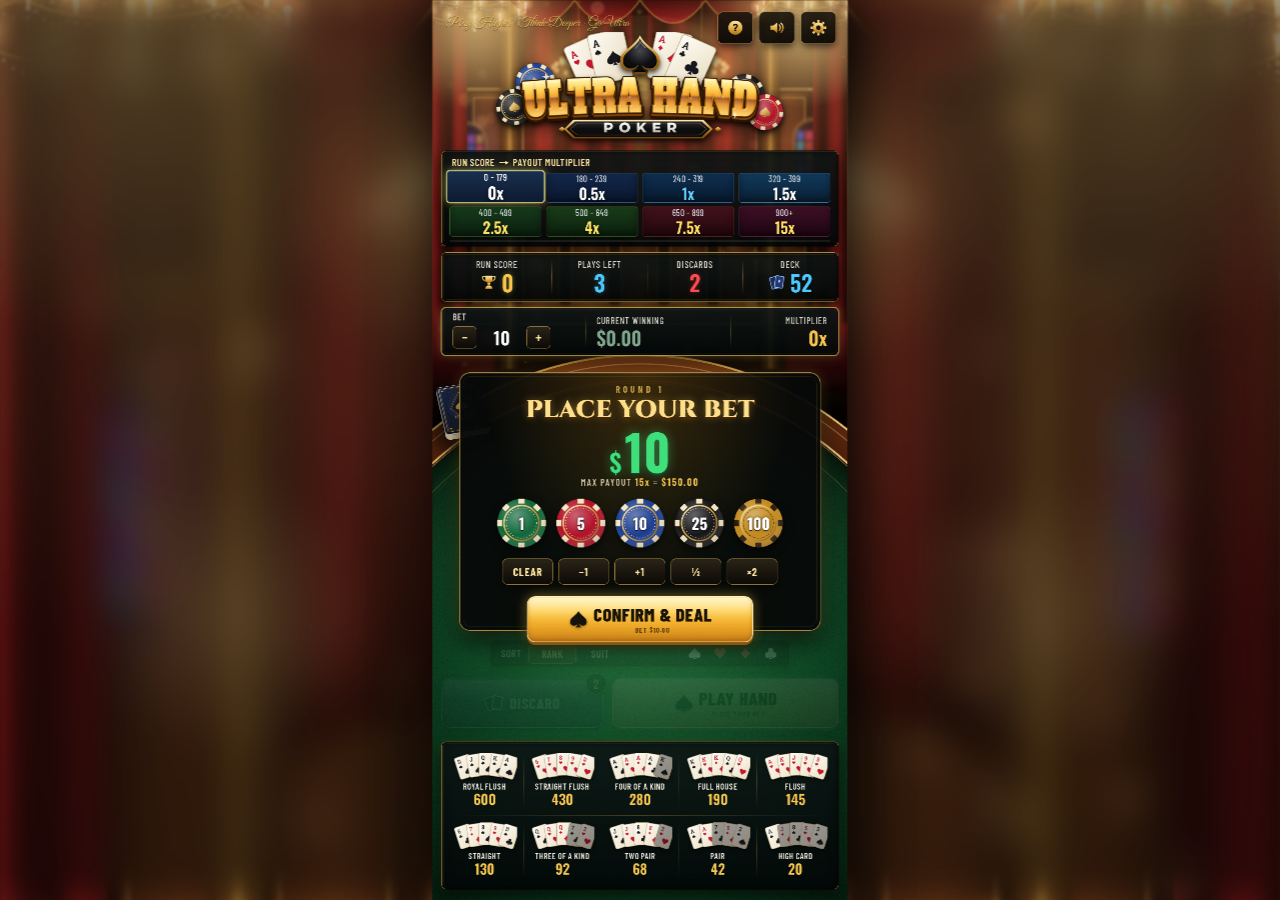
==== commit 0203221d: "Mobile: bet first, then Confirm & Deal; fix stuck play" ====
--- a/mobile/index.html
+++ b/mobile/index.html
@@ -80,9 +80,24 @@
       <div id="actions" class="actions">
         <button id="discardBtn" class="big-btn discard"><img class="ico" src="assets/ui/icons/discard.svg" alt=""><span class="lbl">DISCARD</span><em id="discardBadge" class="badge">2</em></button>
         <button id="playBtn" class="big-btn play"><img class="ico" src="assets/ui/icons/spade.svg" alt=""><span class="lbl">PLAY HAND<small id="playHint">SELECT 1–5 CARDS</small></span></button>
-        <button id="newRoundBtn" class="big-btn round"><img class="ico" src="assets/ui/icons/refresh.svg" alt=""><span class="lbl">NEW<br>ROUND</span></button>
       </div>
 
+      <!-- bet stake phase: choose the wager, then deal -->
+      <section id="stakePanel" class="stake-panel" aria-labelledby="stakeTitle">
+        <div class="stake-kicker">ROUND <span id="stakeRound">1</span></div>
+        <h2 id="stakeTitle">PLACE YOUR BET</h2>
+        <div class="stake-amount"><span class="cur">$</span><b id="stakeValue">10</b></div>
+        <div class="stake-max">MAX PAYOUT <b>15x</b> = <b id="stakeMax">$150.00</b></div>
+        <div id="stakeChips" class="stake-chips"></div>
+        <div class="stake-tools">
+          <button id="stakeClear" class="stake-tool">CLEAR</button>
+          <button id="stakeMinus" class="stake-tool" aria-label="Decrease bet by 1">−1</button>
+          <button id="stakePlus" class="stake-tool" aria-label="Increase bet by 1">+1</button>
+          <button id="stakeHalf" class="stake-tool">½</button>
+          <button id="stakeDouble" class="stake-tool">×2</button>
+        </div>
+        <button id="confirmBet" class="big-btn play stake-confirm"><img class="ico" src="assets/ui/icons/spade.svg" alt=""><span class="lbl">CONFIRM &amp; DEAL<small id="confirmHint">BET $10.00</small></span></button>
+      </section>
       <section id="guide" class="panel guide"></section>
 
       <div id="scorePanel" class="score-panel" aria-live="polite">
@@ -114,7 +129,7 @@
         <div class="kicker">ULTRA HAND POKER</div>
         <h2 id="howTitle">HOW TO PLAY</h2>
         <div class="how-grid">
-          <div class="how-step"><b>1</b><div><strong>BUILD A HAND</strong>You hold 7 cards from a single finite 52-card deck. Select 1–5 of them.</div></div>
+          <div class="how-step"><b>1</b><div><strong>BET, THEN DEAL</strong>Pick your stake with the chips and tap <em>Confirm &amp; Deal</em>. You get 7 cards from one finite 52-card deck — select 1–5.</div></div>
           <div class="how-step"><b>2</b><div><strong>PLAY OR DISCARD</strong>You get <em>3 Plays</em> and <em>2 Discards</em>. Used cards are replaced from the same deck.</div></div>
           <div class="how-step"><b>3</b><div><strong>SCORE</strong>Score = Poker Hand Value + values of the cards that form the hand. 2–10 = face value, J/Q/K = 10, A = 11.</div></div>
           <div class="how-step"><b>4</b><div><strong>CHASE THE PAYOUT</strong>Your Run Score climbs the ladder. The final tier multiplies your wager.</div></div>
@@ -146,7 +161,7 @@
         <div id="finalPayout" class="final-payout">$0.00</div>
         <div id="finalSub" class="final-sub"></div>
         <div id="finalHands" class="final-hands"></div>
-        <button id="playAgainBtn" class="big-btn play modal-cta"><span class="lbl">PLAY AGAIN</span></button>
+        <button id="playAgainBtn" class="big-btn play modal-cta"><span class="lbl">NEXT ROUND</span></button>
       </div>
     </div>
   </div>
--- a/mobile/css/mobile-overrides.css
+++ b/mobile/css/mobile-overrides.css
@@ -121,3 +121,42 @@
 @media (hover:none){
   .big-btn:hover:not(:disabled),.btn-ghost:hover{transform:none;filter:none}
 }
+
+/* ===== two-button action bar (New Round removed) ===== */
+.big-btn.discard{width:420px}
+.big-btn.play{width:588px}
+
+/* ===== bet stake phase ===== */
+.stake-panel{position:absolute;left:70px;top:968px;width:940px;height:672px;z-index:25;border-radius:28px;text-align:center;padding:30px 40px 34px;
+  background:radial-gradient(ellipse at 50% 0%,rgba(60,42,12,.96),rgba(8,10,9,.97) 60%);border:2px solid var(--gold-line);
+  box-shadow:0 30px 70px rgba(0,0,0,.75),0 0 40px rgba(232,185,79,.22),inset 0 1px 0 rgba(255,230,170,.25);
+  opacity:0;pointer-events:none;transform:translateY(60px) scale(.9);transition:opacity .35s,transform .5s var(--ease-back)}
+body.betting .stake-panel{opacity:1;pointer-events:auto;transform:none}
+.stake-panel::after{content:"";position:absolute;inset:8px;border-radius:21px;border:1px solid rgba(232,185,79,.16);pointer-events:none}
+.stake-kicker{font:700 24px/1 var(--label);letter-spacing:.34em;color:#c9a24a}
+.stake-panel h2{margin:10px 0 6px;font:900 64px/1 "Cinzel",serif;color:#ffe08a;text-shadow:0 3px 0 #4a2606,0 0 22px rgba(255,190,80,.4)}
+.stake-amount{display:flex;justify-content:center;align-items:baseline;gap:8px;color:var(--green);text-shadow:0 0 30px rgba(63,224,124,.45),0 4px 0 #0a3a1c}
+.stake-amount .cur{font:600 64px/1 var(--num)}
+.stake-amount b{font:700 128px/1.05 var(--num);display:inline-block}
+.stake-amount b.bump{animation:bump .4s var(--ease-back)}
+.stake-max{font:600 24px/1 var(--label);letter-spacing:.12em;color:#cfc2a2;margin-top:2px}
+.stake-max b{color:#f6c64e;font-family:var(--num);font-weight:600}
+.stake-chips{display:flex;justify-content:center;gap:22px;margin-top:28px}
+.stake-chip{position:relative;width:132px;height:132px;border-radius:50%;filter:drop-shadow(0 10px 12px rgba(0,0,0,.6));transition:transform .15s var(--ease-back)}
+.stake-chip img{width:100%;height:100%;display:block}
+.stake-chip b{position:absolute;inset:0;display:grid;place-items:center;font:700 40px/1 var(--num);color:#fff;text-shadow:0 2px 0 rgba(0,0,0,.7),0 0 8px rgba(0,0,0,.6)}
+.stake-chip:active{transform:scale(.88)}
+.stake-chip.hit{animation:chipHit .35s var(--ease-back)}
+@keyframes chipHit{0%{transform:translateY(0) scale(1)}40%{transform:translateY(-18px) scale(1.12) rotate(14deg)}100%{transform:none}}
+.stake-tools{display:flex;justify-content:center;gap:14px;margin-top:26px}
+.stake-tool{min-width:132px;height:68px;padding:0 18px;border-radius:14px;font:700 30px/1 var(--label);letter-spacing:.06em;color:#ffe7a3;
+  background:linear-gradient(180deg,#2a2418,#0d0a06);border:1.5px solid var(--gold-line);box-shadow:inset 0 1px 0 rgba(255,230,170,.2),0 6px 14px rgba(0,0,0,.5);transition:transform .12s}
+.stake-tool:active{transform:scale(.92)}
+.stake-confirm{width:640px;height:120px;margin:30px auto 0}
+.stake-confirm .lbl{font-size:50px}
+.stake-confirm{animation:playReady 1.6s ease-in-out infinite}
+
+/* while betting: hide gameplay controls */
+body.betting .actions,body.betting .sort-bar,body.betting .play-zone{opacity:.18;pointer-events:none}
+body.betting .bet-panel{box-shadow:0 0 0 2px rgba(255,214,110,.55),0 0 30px rgba(255,200,90,.35),0 14px 34px rgba(0,0,0,.65)}
+.actions,.sort-bar{transition:opacity .35s}
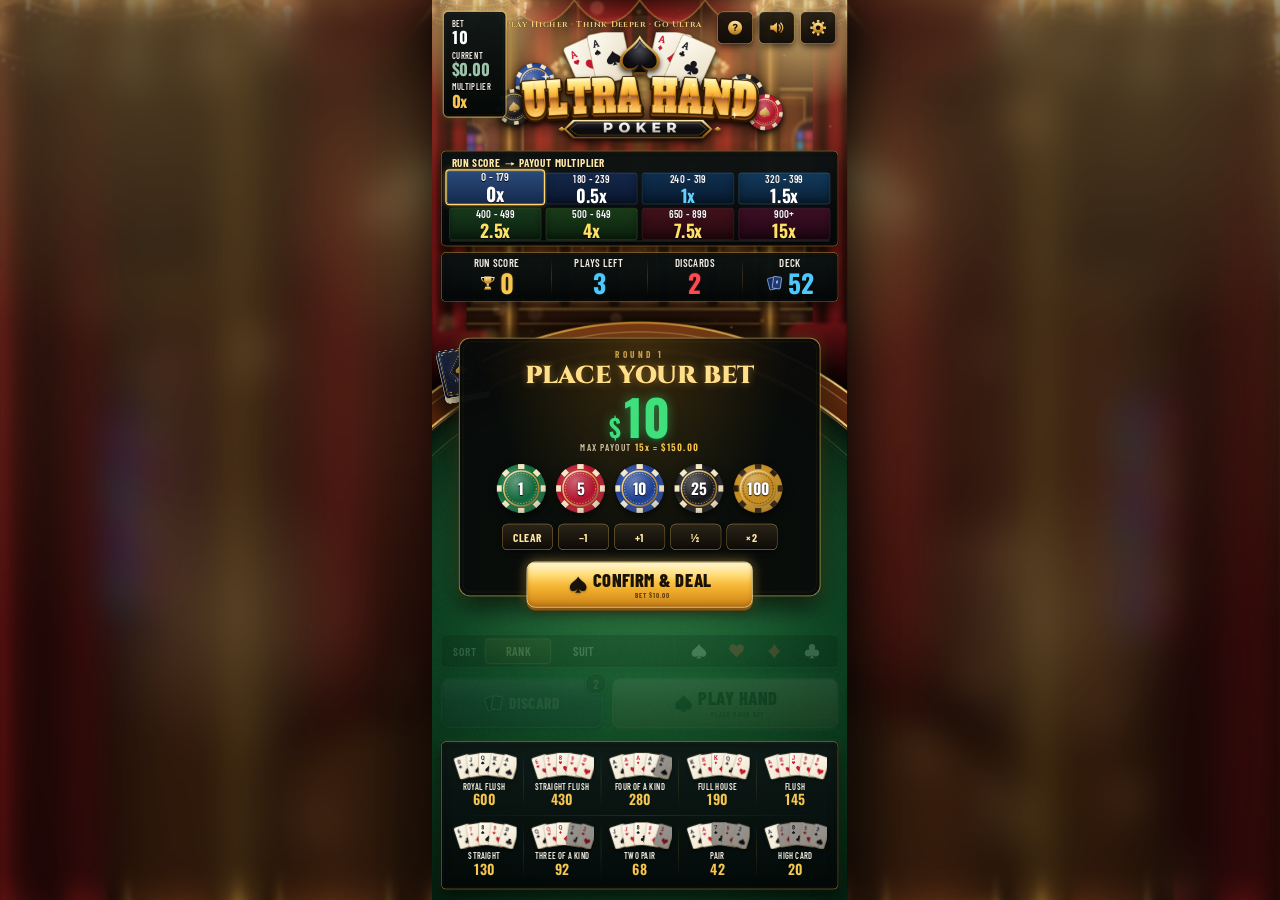
==== commit 2dda760f: "Mobile: update UED feedback" ====
--- a/mobile/index.html
+++ b/mobile/index.html
@@ -63,7 +63,7 @@
             <button id="betPlus" class="bet-btn" aria-label="Increase bet">+</button>
           </div>
         </div>
-        <div class="bet-col win"><div class="bet-label">CURRENT WINNING</div><div id="livePayout" class="live-win">$0.00</div></div>
+        <div class="bet-col win"><div class="bet-label">CURRENT</div><div id="livePayout" class="live-win">$0.00</div></div>
         <div class="bet-col mult"><div class="bet-label">MULTIPLIER</div><b id="currentMult" class="mult-val">0x</b></div>
       </aside>
 
--- a/mobile/css/mobile.css
+++ b/mobile/css/mobile.css
@@ -16,7 +16,7 @@
 button:disabled{cursor:default}
 #viewport{position:fixed;inset:0;overflow:hidden;background:#0b0505 url(../assets/backgrounds/mobile_lounge.jpg) center top/cover no-repeat}
 #viewport::before{content:"";position:absolute;inset:0;backdrop-filter:blur(18px) brightness(.5);-webkit-backdrop-filter:blur(18px) brightness(.5)}
-.stage{position:absolute;left:50%;top:50%;width:1080px;height:2340px;transform-origin:0 0;overflow:hidden;box-shadow:0 0 120px rgba(0,0,0,.9)}
+.stage{position:absolute;left:0;top:0;width:1080px;height:2340px;transform-origin:0 0;overflow:hidden;box-shadow:0 0 120px rgba(0,0,0,.9)}
 .room,.world{position:absolute;inset:0}
 .room-bg{position:absolute;inset:0;width:100%;height:100%;display:block}
 #ambient{position:absolute;inset:0;pointer-events:none;mix-blend-mode:screen}
@@ -26,8 +26,8 @@
 .flicker.f2{left:740px;top:-160px;width:460px;height:460px;animation-delay:-1.3s}
 .flicker.f4{left:240px;top:40px;width:600px;height:340px;animation-delay:-2s;opacity:.6}
 @keyframes flicker{0%,100%{opacity:.75}20%{opacity:1}45%{opacity:.82}60%{opacity:.95}80%{opacity:.7}}
-.world{will-change:transform}
-.table{position:absolute;inset:0;width:100%;height:100%;pointer-events:none}
+.world{} /* no will-change: a cached layer would keep text rasterised at the wrong scale */
+.table{position:absolute;left:0;top:-140px;width:100%;height:calc(100% + 140px);object-fit:cover;object-position:50% 0;pointer-events:none}
 .fx{position:absolute;inset:0;pointer-events:none;z-index:60}
 
 /* ---------- block placement (portrait) ---------- */
@@ -36,13 +36,13 @@
 .logo-wrap{position:absolute;left:150px;top:84px;width:780px;height:295px;z-index:5;pointer-events:none}
 .ladder-panel{position:absolute;left:24px;top:392px;width:1032px;height:248px;z-index:6}
 .hud{position:absolute;left:24px;top:656px;width:1032px;height:128px;z-index:6}
-.bet-panel{position:absolute;left:24px;top:800px;width:1032px;height:124px;z-index:8}
-.play-zone{position:absolute;left:150px;top:978px;width:780px;height:244px;z-index:2}
-.deck-prop{position:absolute;left:22px;top:990px;width:112px;height:162px;z-index:7}
+.bet-panel{position:absolute;left:30px;top:30px;min-width:136px;z-index:8}
+.play-zone{position:absolute;left:150px;top:888px;width:780px;height:244px;z-index:2}
+.deck-prop{position:absolute;left:22px;top:896px;width:112px;height:162px;z-index:7}
 .hand{position:absolute;left:0;top:0;width:1080px;height:2340px;pointer-events:none;z-index:10}
-.sort-bar{position:absolute;left:150px;top:1664px;width:780px;height:70px;z-index:9}
+.sort-bar{position:absolute;left:24px;top:1650px;width:1032px;height:86px;z-index:9}
 .actions{position:absolute;left:24px;top:1764px;width:1032px;height:128px;z-index:12}
 .guide{position:absolute;left:24px;top:1928px;width:1032px;height:384px;z-index:7}
-.score-panel{position:absolute;left:190px;top:1258px;width:700px;z-index:30}
+.score-panel{position:absolute;left:190px;top:1168px;width:700px;z-index:30}
 .floaters{position:absolute;inset:0;pointer-events:none;z-index:40}
 .final-banner{position:absolute;left:0;right:0;margin:auto;width:max-content;top:1238px;z-index:11}
--- a/mobile/css/mobile-overrides.css
+++ b/mobile/css/mobile-overrides.css
@@ -1,7 +1,7 @@
 /* ==========================================================
    Mobile sizing overrides for shared components
    ========================================================== */
-.final-banner{top:1078px}
+.final-banner{top:988px}
 
 /* top bar */
 .btn-ghost.square{width:92px;height:84px;border-radius:14px}
@@ -91,7 +91,7 @@
 .tier-burst small{font-size:30px}
 .tier-burst strong{font-size:200px}
 .tier-burst span{font-size:30px}
-.shuffle-overlay{top:1080px}
+.shuffle-overlay{top:990px}
 .shuffle-overlay strong{font-size:36px}
 .modal-card{width:980px;padding:48px 40px}
 .modal h2{font-size:72px}
@@ -127,7 +127,7 @@
 .big-btn.play{width:588px}
 
 /* ===== bet stake phase ===== */
-.stake-panel{position:absolute;left:70px;top:968px;width:940px;height:672px;z-index:25;border-radius:28px;text-align:center;padding:30px 40px 34px;
+.stake-panel{position:absolute;left:70px;top:878px;width:940px;height:672px;z-index:25;border-radius:28px;text-align:center;padding:30px 40px 34px;
   background:radial-gradient(ellipse at 50% 0%,rgba(60,42,12,.96),rgba(8,10,9,.97) 60%);border:2px solid var(--gold-line);
   box-shadow:0 30px 70px rgba(0,0,0,.75),0 0 40px rgba(232,185,79,.22),inset 0 1px 0 rgba(255,230,170,.25);
   opacity:0;pointer-events:none;transform:translateY(60px) scale(.9);transition:opacity .35s,transform .5s var(--ease-back)}
@@ -160,3 +160,48 @@
 body.betting .actions,body.betting .sort-bar,body.betting .play-zone{opacity:.18;pointer-events:none}
 body.betting .bet-panel{box-shadow:0 0 0 2px rgba(255,214,110,.55),0 0 30px rgba(255,200,90,.35),0 14px 34px rgba(0,0,0,.65)}
 .actions,.sort-bar{transition:opacity .35s}
+
+
+/* ===== legibility pass for the upper panels (crisper, larger, higher contrast) ===== */
+.ladder-panel,.hud,.bet-panel{background:linear-gradient(180deg,rgba(13,20,20,.97),rgba(3,7,7,.98))}
+.motto{font-size:40px;opacity:1;color:#f6d27a;text-shadow:0 2px 3px rgba(0,0,0,.9)}
+.panel-label{font-size:29px;font-weight:700;color:#ffe9a8;letter-spacing:.04em;text-shadow:0 1px 1px #000}
+.tier span{font-size:28px;font-weight:600;color:#f4f6f8;text-shadow:0 1px 1px #000}
+.tier strong{font-size:46px;font-weight:700;text-shadow:0 2px 2px rgba(0,0,0,.85)}
+.tier.cur{filter:none;background:linear-gradient(180deg,#2b4a7a,#142a4c);box-shadow:0 0 0 3px #ffd76e,0 0 18px rgba(255,200,90,.6)}
+.tier.passed{filter:none;opacity:.55}
+.hud .lbl{font-size:28px;font-weight:600;color:#f3efe6;letter-spacing:.04em;text-shadow:0 1px 1px #000}
+.hud b{font-size:66px;font-weight:700}
+.hud .score b{text-shadow:0 2px 2px rgba(0,0,0,.8),0 0 6px rgba(246,198,78,.35)}
+.hud .plays b{text-shadow:0 2px 2px rgba(0,0,0,.8),0 0 6px rgba(76,201,255,.3)}
+.hud .discards b{text-shadow:0 2px 2px rgba(0,0,0,.8),0 0 6px rgba(255,74,79,.3)}
+.hud .deckc b{text-shadow:0 2px 2px rgba(0,0,0,.8)}
+.bet-title,.bet-label{font-size:28px;font-weight:600;color:#f3efe6;letter-spacing:.04em;text-shadow:0 1px 1px #000}
+#betInput{font-size:54px;font-weight:700}
+.bet-btn{font-weight:600}
+.live-win{font-size:58px;font-weight:700;text-shadow:0 2px 2px rgba(0,0,0,.8)}
+.live-win.zero{color:#9cc4aa}
+.mult-val{font-size:58px;font-weight:700;text-shadow:0 2px 2px rgba(0,0,0,.8)}
+/* motto: thin script turns to mush at phone size — use crisp spaced small caps instead */
+.motto{font:700 24px/1 "Cinzel",serif;letter-spacing:.14em;color:#f2cf7c;top:52px;left:34px;text-shadow:0 2px 2px rgba(0,0,0,.95)}
+
+/* ===== bet info as a compact top-left card ===== */
+.motto{left:190px;font-size:22px;letter-spacing:.08em}
+.bet-panel{display:flex;flex-direction:column;align-items:flex-start;gap:14px;padding:18px 20px 20px}
+.bet-col,.bet-col+.bet-col{height:auto;padding:0;gap:2px}
+.bet-col+.bet-col::before{display:none}
+.bet-col.mult{align-items:flex-start}
+.bet-title,.bet-label{font-size:22px;letter-spacing:.06em}
+.bet-control{margin:0}
+/* stake panel owns bet editing; the -/+ stay in the DOM for game.js bindings */
+.bet-panel .bet-btn{display:none}
+#betInput{width:120px;text-align:left;font-size:42px;line-height:1.05}
+.live-win,.mult-val{font-size:42px;line-height:1.05}
+
+/* ===== sort bar at full panel width ===== */
+.sort-bar{padding:0 12px 0 30px}
+.sort-lbl{font-size:30px;margin-right:22px}
+.seg{height:64px;width:170px;font-size:32px}
+.suit-pick{height:64px;gap:12px;padding:0 12px 0 20px}
+.suit-pick button{width:86px;height:62px}
+.suit-pick svg{width:40px;height:40px}
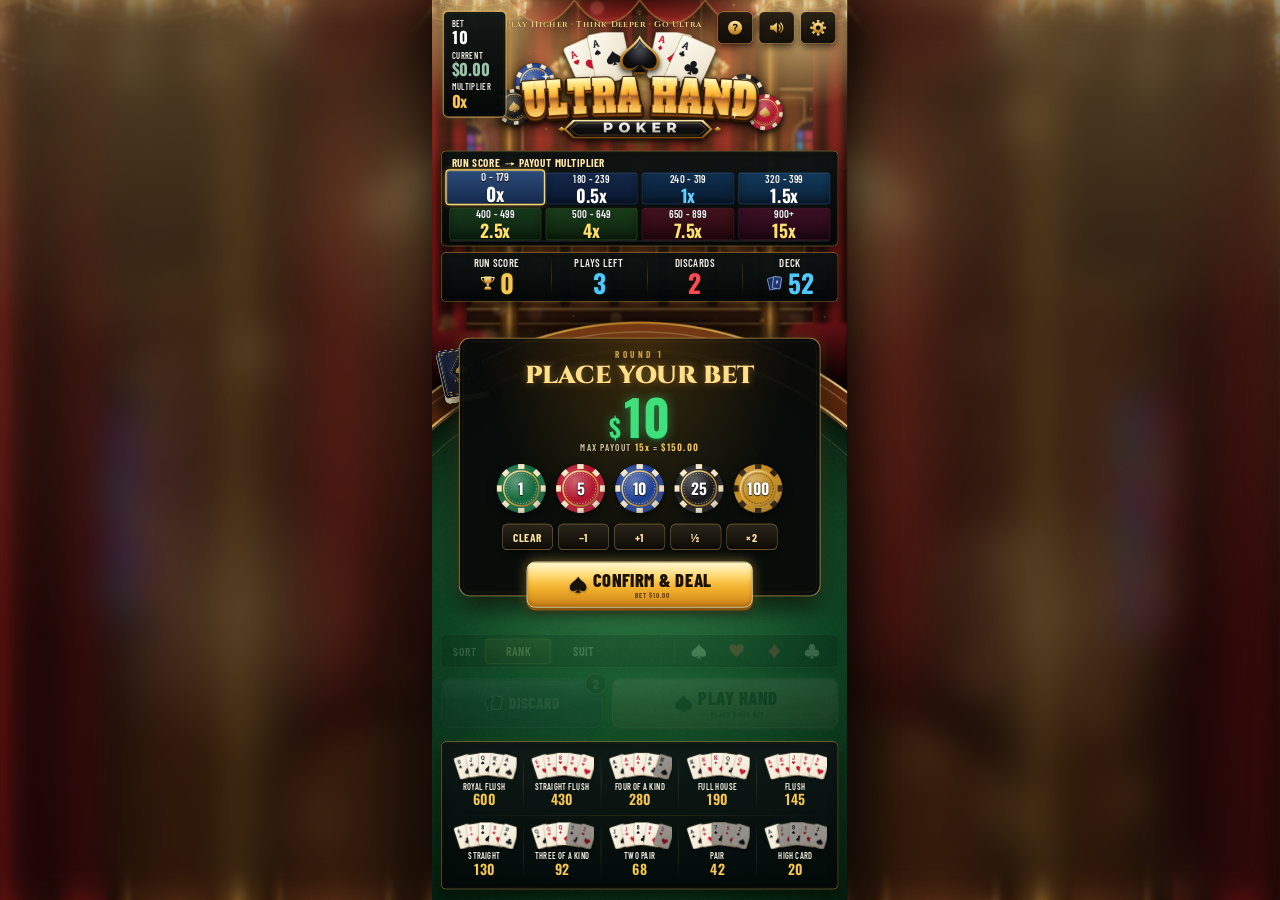
==== commit 3f993fd9: "fix: loading center issue" ====
--- a/mobile/index.html
+++ b/mobile/index.html
@@ -168,6 +168,17 @@
 </div>
 <div id="rotateHint" class="rotate-hint"></div>
 
+<script>
+/* Fit the stage before the external scripts download. Same math as ui.fit(). */
+(function () {
+  var st = document.getElementById('stage');
+  var W = st.offsetWidth || 1080, H = st.offsetHeight || 2340;
+  var w = innerWidth, h = innerHeight, s = Math.min(w / W, h / H), dpr = devicePixelRatio || 1;
+  var x = Math.round((w - W * s) / 2 * dpr) / dpr, y = Math.round((h - H * s) / 2 * dpr) / dpr;
+  st.style.transform = 'translate(' + x + 'px,' + y + 'px) scale(' + s + ')';
+  st.classList.add('fitted');
+})();
+</script>
 <script src="js/config.js"></script>
 <script src="js/rules.js"></script>
 <script src="js/audio.js"></script>
--- a/mobile/css/mobile.css
+++ b/mobile/css/mobile.css
@@ -16,7 +16,10 @@
 button:disabled{cursor:default}
 #viewport{position:fixed;inset:0;overflow:hidden;background:#0b0505 url(../assets/backgrounds/mobile_lounge.jpg) center top/cover no-repeat}
 #viewport::before{content:"";position:absolute;inset:0;backdrop-filter:blur(18px) brightness(.5);-webkit-backdrop-filter:blur(18px) brightness(.5)}
-.stage{position:absolute;left:0;top:0;width:1080px;height:2340px;transform-origin:0 0;overflow:hidden;box-shadow:0 0 120px rgba(0,0,0,.9)}
+/* Hidden until the inline bootstrap (or ui.fit) sets the scale. Otherwise the
+   1080×2340 canvas paints from the top-left while the external scripts load. */
+.stage{position:absolute;left:0;top:0;width:1080px;height:2340px;transform-origin:0 0;overflow:hidden;box-shadow:0 0 120px rgba(0,0,0,.9);visibility:hidden}
+.stage.fitted{visibility:visible}
 .room,.world{position:absolute;inset:0}
 .room-bg{position:absolute;inset:0;width:100%;height:100%;display:block}
 #ambient{position:absolute;inset:0;pointer-events:none;mix-blend-mode:screen}
